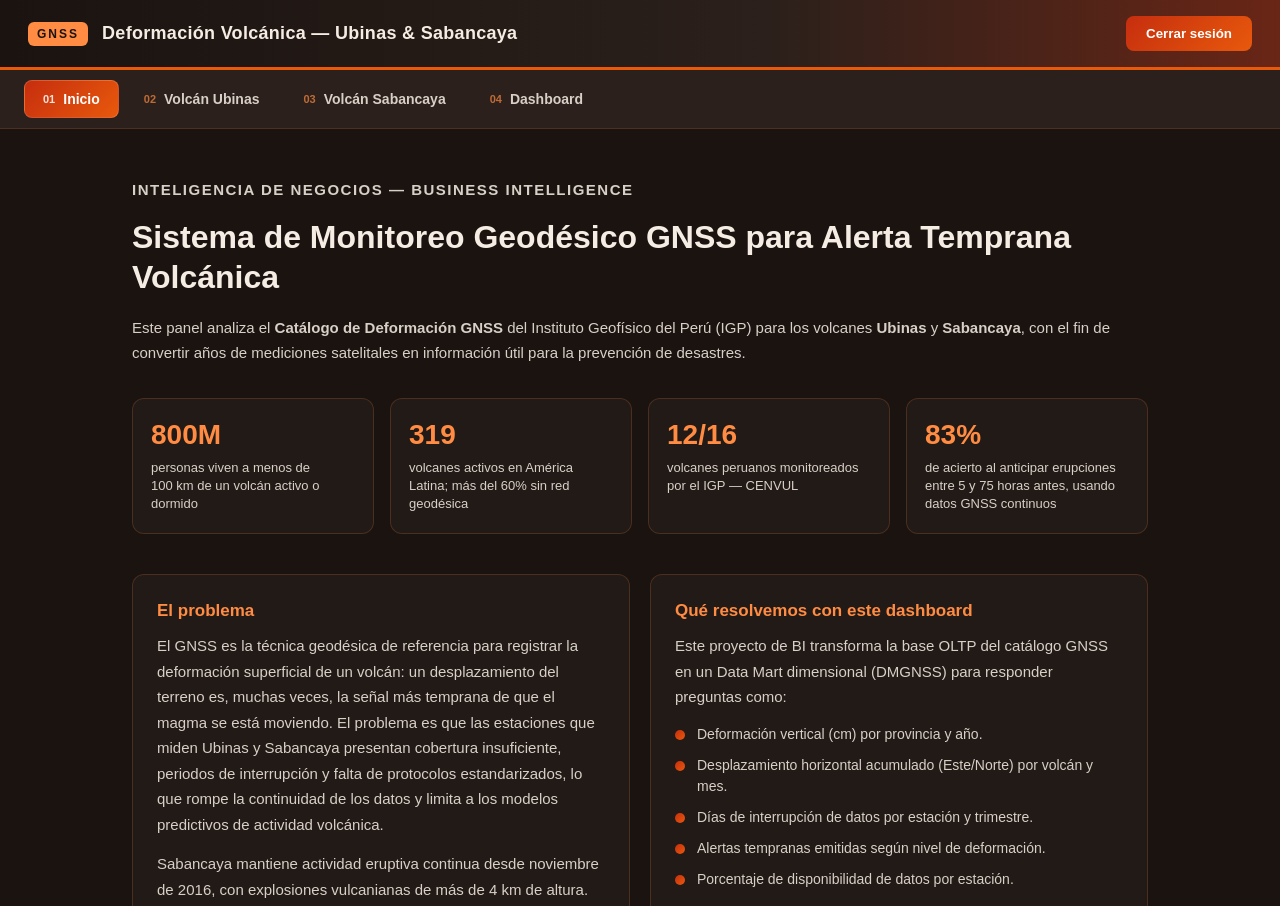
==== dashboard.html @ 592c5891 "Add files via upload" ====
<!DOCTYPE html>
<html lang="es">
<head>
<meta charset="UTF-8">
<meta name="viewport" content="width=device-width, initial-scale=1.0">
<title>BI Catálogo GNSS - Ubinas y Sabancaya</title>
<link rel="stylesheet" href="style.css">
</head>
<body class="app-body">

<header class="header">
    <div class="brand">
        <span class="brand-mark">GNSS</span>
        <h2>Deformación Volcánica &mdash; Ubinas &amp; Sabancaya</h2>
    </div>
    <button class="logout-btn" onclick="cerrarSesion()">Cerrar sesión</button>
</header>

<nav class="menu">
    <button class="menu-item active" data-section="inicio" onclick="mostrarSeccion('inicio', this)">
        <span class="menu-index">01</span> Inicio
    </button>
    <button class="menu-item" data-section="ubinas" onclick="mostrarSeccion('ubinas', this)">
        <span class="menu-index">02</span> Volcán Ubinas
    </button>
    <button class="menu-item" data-section="sabancaya" onclick="mostrarSeccion('sabancaya', this)">
        <span class="menu-index">03</span> Volcán Sabancaya
    </button>
    <button class="menu-item" data-section="dashboard" onclick="mostrarSeccion('dashboard', this)">
        <span class="menu-index">04</span> Dashboard
    </button>
</nav>

<main class="content">

    <!-- ====== INICIO ====== -->
    <section id="inicio" class="section active">
        <div class="section-inner">
            <p class="eyebrow">Inteligencia de Negocios &mdash; Business Intelligence</p>
            <h1>Sistema de Monitoreo Geodésico GNSS para Alerta Temprana Volcánica</h1>
            <p class="lead">
                Este panel analiza el <strong>Catálogo de Deformación GNSS</strong> del Instituto Geofísico
                del Perú (IGP) para los volcanes <strong>Ubinas</strong> y <strong>Sabancaya</strong>, con el fin
                de convertir años de mediciones satelitales en información útil para la prevención de desastres.
            </p>

            <div class="stat-row">
                <div class="stat-card">
                    <span class="stat-number">800M</span>
                    <span class="stat-label">personas viven a menos de 100&nbsp;km de un volcán activo o dormido</span>
                </div>
                <div class="stat-card">
                    <span class="stat-number">319</span>
                    <span class="stat-label">volcanes activos en América Latina; más del 60% sin red geodésica</span>
                </div>
                <div class="stat-card">
                    <span class="stat-number">12/16</span>
                    <span class="stat-label">volcanes peruanos monitoreados por el IGP &mdash; CENVUL</span>
                </div>
                <div class="stat-card">
                    <span class="stat-number">83%</span>
                    <span class="stat-label">de acierto al anticipar erupciones entre 5 y 75 horas antes, usando datos GNSS continuos</span>
                </div>
            </div>

            <div class="two-col">
                <div class="panel">
                    <h3>El problema</h3>
                    <p>
                        El GNSS es la técnica geodésica de referencia para registrar la deformación superficial
                        de un volcán: un desplazamiento del terreno es, muchas veces, la señal más temprana de
                        que el magma se está moviendo. El problema es que las estaciones que miden Ubinas y
                        Sabancaya presentan cobertura insuficiente, periodos de interrupción y falta de
                        protocolos estandarizados, lo que rompe la continuidad de los datos y limita a los
                        modelos predictivos de actividad volcánica.
                    </p>
                    <p>
                        Sabancaya mantiene actividad eruptiva continua desde noviembre de 2016, con explosiones
                        vulcanianas de más de 4&nbsp;km de altura. Ubinas registró su ciclo eruptivo más reciente
                        entre 2023 y 2024, con ceniza, sismicidad volcánico-tectónica y huaycos de lodo y
                        escombros por deshielo. Sin un registro continuo, anticipar estos eventos y activar
                        protocolos de respuesta se vuelve mucho más difícil.
                    </p>
                </div>
                <div class="panel">
                    <h3>Qué resolvemos con este dashboard</h3>
                    <p>Este proyecto de BI transforma la base OLTP del catálogo GNSS en un Data Mart dimensional (DMGNSS) para responder preguntas como:</p>
                    <ul class="check-list">
                        <li>Deformación vertical (cm) por provincia y año.</li>
                        <li>Desplazamiento horizontal acumulado (Este/Norte) por volcán y mes.</li>
                        <li>Días de interrupción de datos por estación y trimestre.</li>
                        <li>Alertas tempranas emitidas según nivel de deformación.</li>
                        <li>Porcentaje de disponibilidad de datos por estación.</li>
                    </ul>
                </div>
            </div>

            <div class="ods-row">
                <div class="ods-card">
                    <span class="ods-tag">ODS 11</span>
                    <p>Ciudades y comunidades sostenibles &mdash; fortalecer la alerta temprana ante erupciones.</p>
                </div>
                <div class="ods-card">
                    <span class="ods-tag">ODS 13</span>
                    <p>Acción por el clima &mdash; mejorar la resiliencia ante desastres volcánicos.</p>
                </div>
            </div>
        </div>
    </section>

    <!-- ====== UBINAS ====== -->
    <section id="ubinas" class="section">
        <div class="section-inner volcan-layout">
            <div class="volcan-text">
                <p class="eyebrow">Región Moquegua &mdash; Provincia General Sánchez Cerro</p>
                <h1>Volcán Ubinas</h1>
                <p class="lead">
                    Considerado el volcán más activo del Perú. En las últimas tres décadas registró cuatro
                    ciclos eruptivos, siendo el más reciente el ocurrido entre 2023 y 2024.
                </p>
                <p>
                    Su última fase eruptiva activa produjo caída de ceniza, sismicidad volcánico-tectónica y,
                    por efecto de lluvias intensas y deshielo glaciar, huaycos de lodo, ceniza y escombros que
                    afectaron a las poblaciones cercanas. La red GNSS que lo monitorea aún presenta cobertura
                    espacial limitada y cortes en el registro, lo que dificulta anticipar con precisión sus
                    próximas fases eruptivas.
                </p>
                <div class="fact-grid">
                    <div class="fact"><span class="fact-k">4</span><span class="fact-v">ciclos eruptivos en 30 años</span></div>
                    <div class="fact"><span class="fact-k">2023&ndash;24</span><span class="fact-v">última erupción activa</span></div>
                    <div class="fact"><span class="fact-k">Huaycos</span><span class="fact-v">por ceniza y deshielo glaciar</span></div>
                </div>
            </div>
            <div class="volcan-art">
                <div class="carousel" id="carouselUbinas">
                    <img src="https://commons.wikimedia.org/wiki/Special:FilePath/Volc%C3%A1n_Ubinas%2C_Arequipa%2C_Per%C3%BA%2C_2015-08-02%2C_DD_50.JPG?width=800" class="carousel-img active" alt="Volcán Ubinas">
                    <img src="https://assets.science.nasa.gov/content/dam/science/esd/eo/images/imagerecords/49000/49107/ubinas_ali_2010205_lrg.jpg" class="carousel-img" alt="Volcán Ubinas vista satelital">
                    <img src="https://commons.wikimedia.org/wiki/Special:FilePath/Volc%C3%A1n_Ubinas_y_Laguna_de_Salinas%2C_Arequipa%2C_Per%C3%BA%2C_2015-08-02%2C_DD_48.JPG?width=800" class="carousel-img" alt="Volcán Ubinas y Laguna de Salinas">
                    <img src="https://commons.wikimedia.org/wiki/Special:FilePath/Ubinas_Volcano%2C_Peru.jpg?width=800" class="carousel-img" alt="Volcán Ubinas">
                </div>
                <p class="art-caption">Volcán Ubinas, Moquegua</p>
            </div>
            <div class="info-block">
                <h3>Monitoreo geodésico</h3>
                <p>
                    El Instituto Geofísico del Perú, a través del Centro Vulcanológico Nacional (CENVUL),
                    mantiene una red de estaciones GNSS y sísmicas sobre el edificio volcánico de Ubinas
                    para registrar en tiempo casi real la deformación del terreno <span class="cite">(IGP&ndash;CENVUL, 2024)</span>.
                    Estas mediciones se complementan con imágenes satelitales InSAR, que han permitido
                    detectar inflación del edificio volcánico previa a episodios explosivos
                    <span class="cite">(INGEMMET, 2023)</span>.
                </p>
                <p>
                    Durante la crisis eruptiva 2023&ndash;2024, el nivel de alerta volcánica se elevó a
                    naranja, y las autoridades de gestión del riesgo de desastres coordinaron evacuaciones
                    preventivas en los centros poblados de la provincia General Sánchez Cerro
                    <span class="cite">(INDECI, 2023)</span>.
                </p>
            </div>
            <div class="refs-panel">
                <h4>Referencias</h4>
                <ol>
                    <li>Instituto Geofísico del Perú &ndash; Centro Vulcanológico Nacional (IGP&ndash;CENVUL). (2024). <em>Reporte de la actividad del volcán Ubinas</em>. Observatorio Vulcanológico del Sur del Perú.</li>
                    <li>Instituto Geológico, Minero y Metalúrgico (INGEMMET). (2023). <em>Boletín de monitoreo volcánico: Ubinas</em>. Observatorio Vulcanológico del INGEMMET (OVI).</li>
                    <li>Instituto Nacional de Defensa Civil (INDECI). (2023). <em>Informe de emergencia por actividad del volcán Ubinas</em>.</li>
                </ol>
            </div>
        </div>
    </section>

    <!-- ====== SABANCAYA ====== -->
    <section id="sabancaya" class="section">
        <div class="section-inner volcan-layout reverse">
            <div class="volcan-art">
                <div class="carousel" id="carouselSabancaya">
                    <img src="https://commons.wikimedia.org/wiki/Special:FilePath/VOLCAN_SABANCAYA-AREQUIPA.jpg?width=800" class="carousel-img active" alt="Volcán Sabancaya">
                    <img src="https://assets.science.nasa.gov/content/dam/science/esd/eo/images/imagerecords/44000/44713/ISS024-E-008396_lrg.jpg" class="carousel-img" alt="Volcán Sabancaya vista desde la ISS">
                    <img src="https://commons.wikimedia.org/wiki/Special:FilePath/AmpatoSabancaya.jpg?width=800" class="carousel-img" alt="Volcán Sabancaya y Ampato">
                    <img src="https://commons.wikimedia.org/wiki/Special:FilePath/Erupci%C3%B3n_en_el_volc%C3%A1n_Sabancaya%2C_Per%C3%BA.jpg?width=800" class="carousel-img" alt="Erupción del volcán Sabancaya">
                </div>
                <p class="art-caption">Volcán Sabancaya, Arequipa</p>
            </div>
            <div class="volcan-text">
                <p class="eyebrow">Región Arequipa &mdash; Provincia Caylloma</p>
                <h1>Volcán Sabancaya</h1>
                <p class="lead">
                    Mantiene actividad eruptiva continua desde noviembre de 2016, generando explosiones de
                    tipo vulcaniano con columnas de ceniza que superan los 4&nbsp;km de altura.
                </p>
                <p>
                    Es monitoreado en tiempo casi real mediante sismicidad y observación visual, complementado
                    con estaciones GNSS que registran la deformación del edificio volcánico. Sin embargo, la
                    accesibilidad geográfica y las condiciones climáticas extremas de la Zona Volcánica Central
                    de los Andes limitan la continuidad de los registros, dificultando la escalabilidad de
                    modelos predictivos de actividad volcánica.
                </p>
                <div class="fact-grid">
                    <div class="fact"><span class="fact-k">2016</span><span class="fact-v">inicio de la fase eruptiva actual</span></div>
                    <div class="fact"><span class="fact-k">&gt;4 km</span><span class="fact-v">altura de columnas de ceniza</span></div>
                    <div class="fact"><span class="fact-k">ZVCA</span><span class="fact-v">Zona Volcánica Central de los Andes</span></div>
                </div>
            </div>

            <div class="info-block">
                <h3>Monitoreo geodésico</h3>
                <p>
                    Sabancaya es el volcán con mayor frecuencia de explosiones registradas en el Perú desde
                    el inicio de su fase eruptiva actual, con un promedio de varias explosiones vulcanianas
                    diarias reportadas por el Observatorio Vulcanológico del INGEMMET
                    <span class="cite">(OVI&ndash;INGEMMET, 2024)</span>. La red GNSS instalada en el
                    complejo volcánico Ampato&ndash;Sabancaya&ndash;Hualca Hualca registra desplazamientos
                    horizontales y verticales asociados al ascenso de magma hacia niveles someros
                    <span class="cite">(IGP&ndash;CENVUL, 2024)</span>.
                </p>
                <p>
                    La caída de ceniza dispersada por los vientos altoandinos afecta periódicamente a
                    distritos de la provincia de Caylloma, lo que ha motivado protocolos de monitoreo
                    conjunto entre el IGP, el INGEMMET y el Gobierno Regional de Arequipa para la gestión
                    del riesgo volcánico <span class="cite">(CENVUL, 2023)</span>.
                </p>
            </div>

            <div class="refs-panel">
                <h4>Referencias</h4>
                <ol>
                    <li>Observatorio Vulcanológico del INGEMMET (OVI&ndash;INGEMMET). (2024). <em>Reporte de actividad del volcán Sabancaya</em>. Instituto Geológico, Minero y Metalúrgico.</li>
                    <li>Instituto Geofísico del Perú &ndash; Centro Vulcanológico Nacional (IGP&ndash;CENVUL). (2024). <em>Catálogo de deformación GNSS: complejo volcánico Ampato&ndash;Sabancaya</em>.</li>
                    <li>Centro Vulcanológico Nacional (CENVUL). (2023). <em>Protocolo de gestión del riesgo volcánico &ndash; Región Arequipa</em>. Instituto Geofísico del Perú.</li>
                </ol>
            </div>
        </div>
    </section>

    <!-- ====== DASHBOARD ====== -->
    <section id="dashboard" class="section">
        <div class="dashboard-wrap">
            <iframe
            id="biFrame" 
            title="BI-CatalogoGNSS-ot" width="600" height="373.5" 
            src="https://app.powerbi.com/view?r=eyJrIjoiYmZjNGU2MzYtMzY0YS00YjYwLThjZDgtMjQzZDEwMzc0ZGE2IiwidCI6ImM1ZDIzYjA5LWFmMDEtNGFlYy1hYjc0LTdhNWQxZGEwMTA4NCJ9" 
            frameborder="0" allowFullScreen="true">
            </iframe>
        </div>
    </section>

</main>

<script src="script.js"></script>
</body>
</html>
---- style.css ----
*{
    margin:0;
    padding:0;
    box-sizing:border-box;
    font-family:'Segoe UI', Arial, Helvetica, sans-serif;
}
 
:root{
    --volcan-negro:#1a1310;
    --volcan-negro-suave:#2b201b;
    --volcan-panel:#221a16;
    --volcan-rojo:#c62e0e;
    --volcan-naranja:#e8590c;
    --volcan-ember:#ff8c42;
    --volcan-ceniza:#8a7d76;
    --volcan-ceniza-clara:#d8cfc7;
    --volcan-crema:#f5ede4;
}
 
/* ---------- LOGIN ---------- */
.login-body{
    background:
        radial-gradient(circle at 50% 120%, rgba(232,89,12,.35), transparent 60%),
        linear-gradient(160deg, var(--volcan-negro) 0%, var(--volcan-negro-suave) 100%);
    display:flex;
    justify-content:center;
    align-items:center;
    height:100vh;
    position:relative;
    overflow:hidden;
}
 
/* particulas de ceniza / ember flotante */
.embers{
    position:absolute;
    inset:0;
    pointer-events:none;
    overflow:hidden;
}

.ember{
    position:absolute;
    bottom:-20px;
    border-radius:50%;
    background:radial-gradient(circle, #ffcf9e 0%, #e8590c 60%, transparent 100%);
    box-shadow:0 0 10px 2px rgba(232,89,12,.6);
    animation-name:floatUp;
    animation-timing-function:linear;
    animation-iteration-count:infinite;
    opacity:0;
}

@keyframes floatUp{
    0%{transform:translateY(0) translateX(0); opacity:0;}
    8%{opacity:.9;}
    100%{transform:translateY(-100vh) translateX(30px); opacity:0;}
}

/* estructura login + logos institucionales */
.login-shell{
    position:relative;
    z-index:2;
    display:flex;
    align-items:center;
    justify-content:center;
    gap:56px;
    animation:shellIn .9s ease both;
}

@keyframes shellIn{
    from{opacity:0; transform:translateY(18px);}
    to{opacity:1; transform:translateY(0);}
}

.login-logo{
    width:15%;
    height:15%;
    object-fit:contain;
    filter:drop-shadow(0 6px 16px rgba(0,0,0,.5));
    animation:logoFloat 5s ease-in-out infinite;
}

.login-logo:last-of-type{
    animation-delay:.6s;
}

@keyframes logoFloat{
    0%, 100%{transform:translateY(0);}
    50%{transform:translateY(-8px);}
}

.login-box{
    position:relative;
    width:360px;
    background:rgba(26,19,16,.85);
    backdrop-filter:blur(6px);
    padding:40px 35px;
    border-radius:14px;
    border:1px solid rgba(255,140,66,.25);
    box-shadow:
        0 0 40px rgba(232,89,12,.15),
        0 10px 40px rgba(0,0,0,.5);
    text-align:center;
    animation:riseIn .8s ease both .15s;
    opacity:0;
    overflow:hidden;
}

@keyframes riseIn{
    from{opacity:0; transform:translateY(28px) scale(.96);}
    to{opacity:1; transform:translateY(0) scale(1);}
}

.login-glow{
    position:absolute;
    top:-60px;
    left:50%;
    width:220px;
    height:220px;
    transform:translateX(-50%);
    background:radial-gradient(circle, rgba(232,89,12,.45), transparent 70%);
    animation:glowPulse 3.5s ease-in-out infinite;
    pointer-events:none;
}

@keyframes glowPulse{
    0%, 100%{opacity:.5; transform:translateX(-50%) scale(1);}
    50%{opacity:.9; transform:translateX(-50%) scale(1.15);}
}

.login-tag{
    position:relative;
    display:inline-block;
    font-size:11px;
    font-weight:700;
    letter-spacing:1.5px;
    text-transform:uppercase;
    color:var(--volcan-negro);
    background:var(--volcan-ember);
    padding:5px 12px;
    border-radius:20px;
    margin-bottom:14px;
}

.login-box h2{
    position:relative;
    margin-bottom:6px;
    color:var(--volcan-ember);
    letter-spacing:.5px;
    text-shadow:0 0 12px rgba(232,89,12,.5);
}
 
.login-box p{
    margin-bottom:22px;
    color:var(--volcan-ceniza-clara);
    font-size:14px;
}
 
.login-box input{
    width:100%;
    padding:12px 14px;
    margin-bottom:15px;
    border:1px solid rgba(255,255,255,.12);
    border-radius:8px;
    outline:none;
    background:rgba(255,255,255,.05);
    color:var(--volcan-crema);
    transition:border-color .2s, box-shadow .2s;
}
 
.login-box input::placeholder{
    color:var(--volcan-ceniza);
}
 
.login-box input:focus{
    border-color:var(--volcan-naranja);
    box-shadow:0 0 0 3px rgba(232,89,12,.2);
}
 
.login-box button{
    position:relative;
    width:100%;
    padding:13px;
    background:linear-gradient(135deg, var(--volcan-rojo), var(--volcan-naranja));
    color:white;
    border:none;
    border-radius:8px;
    cursor:pointer;
    font-size:16px;
    font-weight:600;
    letter-spacing:.3px;
    overflow:hidden;
    transition:transform .15s, box-shadow .2s;
}

.login-box button::after{
    content:"";
    position:absolute;
    top:0; left:-75%;
    width:50%;
    height:100%;
    background:linear-gradient(120deg, transparent, rgba(255,255,255,.35), transparent);
    transform:skewX(-20deg);
    transition:left .6s ease;
}

.login-box button:hover::after{
    left:130%;
}

.login-box button:hover{
    box-shadow:0 4px 18px rgba(232,89,12,.45);
    transform:translateY(-1px);
}
 
#mensaje{
    color:var(--volcan-ember);
    margin-top:15px;
    font-size:13px;
}
 
/* ---------- APP SHELL ---------- */
.app-body{
    background:var(--volcan-negro);
    min-height:100vh;
}
 
.header{
    height:70px;
    background:linear-gradient(90deg, var(--volcan-negro) 0%, var(--volcan-negro-suave) 60%, var(--volcan-rojo) 160%);
    color:var(--volcan-crema);
    display:flex;
    justify-content:space-between;
    align-items:center;
    padding:0 28px;
    border-bottom:3px solid var(--volcan-naranja);
    box-shadow:0 2px 15px rgba(0,0,0,.3);
}
 
.brand{
    display:flex;
    align-items:center;
    gap:14px;
}
 
.brand-mark{
    font-size:12px;
    font-weight:700;
    letter-spacing:2px;
    color:var(--volcan-negro);
    background:var(--volcan-ember);
    padding:5px 9px;
    border-radius:6px;
}
 
.header h2{
    font-size:18px;
    font-weight:600;
    letter-spacing:.3px;
}
 
.logout-btn{
    padding:10px 20px;
    border:none;
    border-radius:8px;
    cursor:pointer;
    background:linear-gradient(135deg, var(--volcan-rojo), var(--volcan-naranja));
    color:white;
    font-weight:600;
    transition:transform .15s, box-shadow .2s;
}
 
.logout-btn:hover{
    box-shadow:0 4px 14px rgba(232,89,12,.5);
    transform:translateY(-1px);
}
 
/* ---------- MENU ---------- */
.menu{
    display:flex;
    gap:6px;
    background:var(--volcan-negro-suave);
    padding:10px 24px;
    border-bottom:1px solid rgba(255,140,66,.15);
    overflow-x:auto;
}
 
.menu-item{
    display:flex;
    align-items:center;
    gap:8px;
    padding:10px 18px;
    background:transparent;
    border:1px solid transparent;
    border-radius:8px;
    color:var(--volcan-ceniza-clara);
    font-size:14px;
    font-weight:600;
    cursor:pointer;
    white-space:nowrap;
    transition:background .2s, color .2s, border-color .2s;
}
 
.menu-index{
    font-size:11px;
    font-weight:700;
    color:var(--volcan-ember);
    opacity:.7;
}
 
.menu-item:hover{
    background:rgba(232,89,12,.12);
    color:var(--volcan-crema);
}
 
.menu-item.active{
    background:linear-gradient(135deg, var(--volcan-rojo), var(--volcan-naranja));
    color:white;
    border-color:rgba(255,255,255,.15);
}
 
.menu-item.active .menu-index{
    color:rgba(255,255,255,.85);
    opacity:1;
}
 
/* ---------- CONTENT / SECTIONS ---------- */
.content{
    height:calc(100vh - 70px - 53px);
    overflow-y:auto;
}
 
.section{
    display:none;
    animation:fadeIn .35s ease;
}
 
.section.active{
    display:block;
}
 
@keyframes fadeIn{
    from{opacity:0; transform:translateY(6px);}
    to{opacity:1; transform:translateY(0);}
}
 
.section-inner{
    max-width:1080px;
    margin:0 auto;
    padding:48px 32px 64px;
    color:var(--volcan-crema);
}
 
.eyebrow{
    color:var(--volcan-ember);
    font-size:13px;
    font-weight:700;
    letter-spacing:1.5px;
    text-transform:uppercase;
    margin-bottom:10px;
}
 
.section-inner h1{
    font-size:32px;
    line-height:1.25;
    margin-bottom:18px;
    color:var(--volcan-crema);
}
 
.lead{
    font-size:17px;
    color:var(--volcan-ceniza-clara);
    line-height:1.6;
    margin-bottom:16px;
}
 
.section-inner p{
    font-size:15px;
    line-height:1.7;
    color:var(--volcan-ceniza-clara);
    margin-bottom:14px;
}
 
/* stat cards on Inicio */
.stat-row{
    display:grid;
    grid-template-columns:repeat(4, 1fr);
    gap:16px;
    margin:32px 0 40px;
}
 
.stat-card{
    background:var(--volcan-panel);
    border:1px solid rgba(255,140,66,.18);
    border-radius:12px;
    padding:20px 18px;
    display:flex;
    flex-direction:column;
    gap:8px;
}
 
.stat-number{
    font-size:28px;
    font-weight:700;
    color:var(--volcan-ember);
}
 
.stat-label{
    font-size:13px;
    color:var(--volcan-ceniza-clara);
    line-height:1.4;
}
 
/* two column panels */
.two-col{
    display:grid;
    grid-template-columns:1fr 1fr;
    gap:20px;
    margin-bottom:36px;
}
 
.panel{
    background:var(--volcan-panel);
    border:1px solid rgba(255,140,66,.18);
    border-radius:12px;
    padding:26px 24px;
}
 
.panel h3{
    color:var(--volcan-ember);
    font-size:17px;
    margin-bottom:12px;
}
 
.check-list{
    list-style:none;
    display:flex;
    flex-direction:column;
    gap:10px;
}
 
.check-list li{
    font-size:14px;
    color:var(--volcan-ceniza-clara);
    padding-left:22px;
    position:relative;
    line-height:1.5;
}
 
.check-list li::before{
    content:"";
    position:absolute;
    left:0;
    top:6px;
    width:10px;
    height:10px;
    border-radius:50%;
    background:linear-gradient(135deg, var(--volcan-rojo), var(--volcan-naranja));
}
 
/* ODS row */
.ods-row{
    display:grid;
    grid-template-columns:1fr 1fr;
    gap:16px;
}
 
.ods-card{
    background:linear-gradient(135deg, rgba(198,46,14,.15), rgba(232,89,12,.08));
    border:1px solid rgba(232,89,12,.3);
    border-radius:12px;
    padding:20px;
    display:flex;
    align-items:center;
    gap:16px;
}
 
.ods-tag{
    font-size:13px;
    font-weight:700;
    color:var(--volcan-negro);
    background:var(--volcan-ember);
    padding:6px 12px;
    border-radius:6px;
    white-space:nowrap;
}
 
.ods-card p{
    margin:0;
    font-size:14px;
}
 
/* Volcano pages */
.volcan-layout{
    display:grid;
    grid-template-columns:1.1fr 0.9fr;
    gap:40px;
    align-items:start;
}
 
.volcan-layout.reverse{
    grid-template-columns:0.9fr 1.1fr;
}
 
.volcan-layout.reverse .volcan-art{
    order:-1;
}
 
.fact-grid{
    display:grid;
    grid-template-columns:repeat(3, 1fr);
    gap:12px;
    margin-top:24px;
}
 
.fact{
    background:var(--volcan-panel);
    border:1px solid rgba(255,140,66,.18);
    border-radius:10px;
    padding:14px 12px;
    display:flex;
    flex-direction:column;
    gap:4px;
}
 
.fact-k{
    font-size:19px;
    font-weight:700;
    color:var(--volcan-ember);
}
 
.fact-v{
    font-size:12px;
    color:var(--volcan-ceniza-clara);
    line-height:1.3;
}
 
.volcan-art{
    display:flex;
    flex-direction:column;
    align-items:center;
    gap:10px;
}
 
.volcan-svg{
    width:100%;
    max-width:380px;
    border-radius:14px;
    box-shadow:0 10px 40px rgba(0,0,0,.5);
}
 
.art-caption{
    font-size:12px;
    color:var(--volcan-ceniza);
    text-align:center;
    font-style:italic;
}
 
/* Dashboard section */
.dashboard-wrap{
    width:100%;
    height:calc(100vh - 70px - 53px);
}
 
#biFrame{
    width:100%;
    height:100%;
    border:none;
    background:var(--volcan-negro);
}
 
/* ---------- REFERENCIAS / CITAS ---------- */
.refs-panel{
    grid-column:1 / -1;
    background:var(--volcan-panel);
    border:1px solid rgba(255,140,66,.18);
    border-radius:12px;
    padding:22px 24px;
    margin-top:8px;
    text-align:center;
}

.refs-panel h4{
    color:var(--volcan-ember);
    font-size:14px;
    letter-spacing:.5px;
    text-transform:uppercase;
    margin-bottom:14px;
    text-align:center;
}

.refs-panel ol{
    list-style-position:inside;
    padding-left:0;
    display:flex;
    flex-direction:column;
    align-items:center;
    gap:8px;
}

.refs-panel li{
    font-size:13px;
    color:var(--volcan-ceniza-clara);
    line-height:1.6;
    text-align:center;
    max-width:640px;
}

.refs-panel li em{
    color:var(--volcan-ceniza);
}

.cite{
    color:var(--volcan-ember);
    font-size:.85em;
    font-weight:600;
}

.info-block{
    margin-top:28px;
}

.info-block h3{
    color:var(--volcan-ember);
    font-size:16px;
    margin-bottom:10px;
}

/* ---------- RESPONSIVE ---------- */
@media (max-width: 880px){
    .stat-row{grid-template-columns:repeat(2, 1fr);}
    .two-col{grid-template-columns:1fr;}
    .ods-row{grid-template-columns:1fr;}
    .volcan-layout, .volcan-layout.reverse{grid-template-columns:1fr;}
    .volcan-layout.reverse .volcan-art{order:0;}
    .fact-grid{grid-template-columns:1fr;}
    .header h2{font-size:15px;}
}

/* ---------- CAROUSEL DE IMÁGENES ---------- */
.carousel{
    position:relative;
    width:100%;
    max-width:380px;
    aspect-ratio:1/1;
    border-radius:14px;
    overflow:hidden;
    box-shadow:0 10px 40px rgba(0,0,0,.5);
    background:var(--volcan-negro);
}

.carousel-img{
    position:absolute;
    top:0;
    left:0;
    width:100%;
    height:100%;
    object-fit:cover;
    opacity:0;
    transition:opacity 1s ease-in-out;
}

.carousel-img.active{
    opacity:1;
}

.info-block{
    grid-column:1 / -1;
}
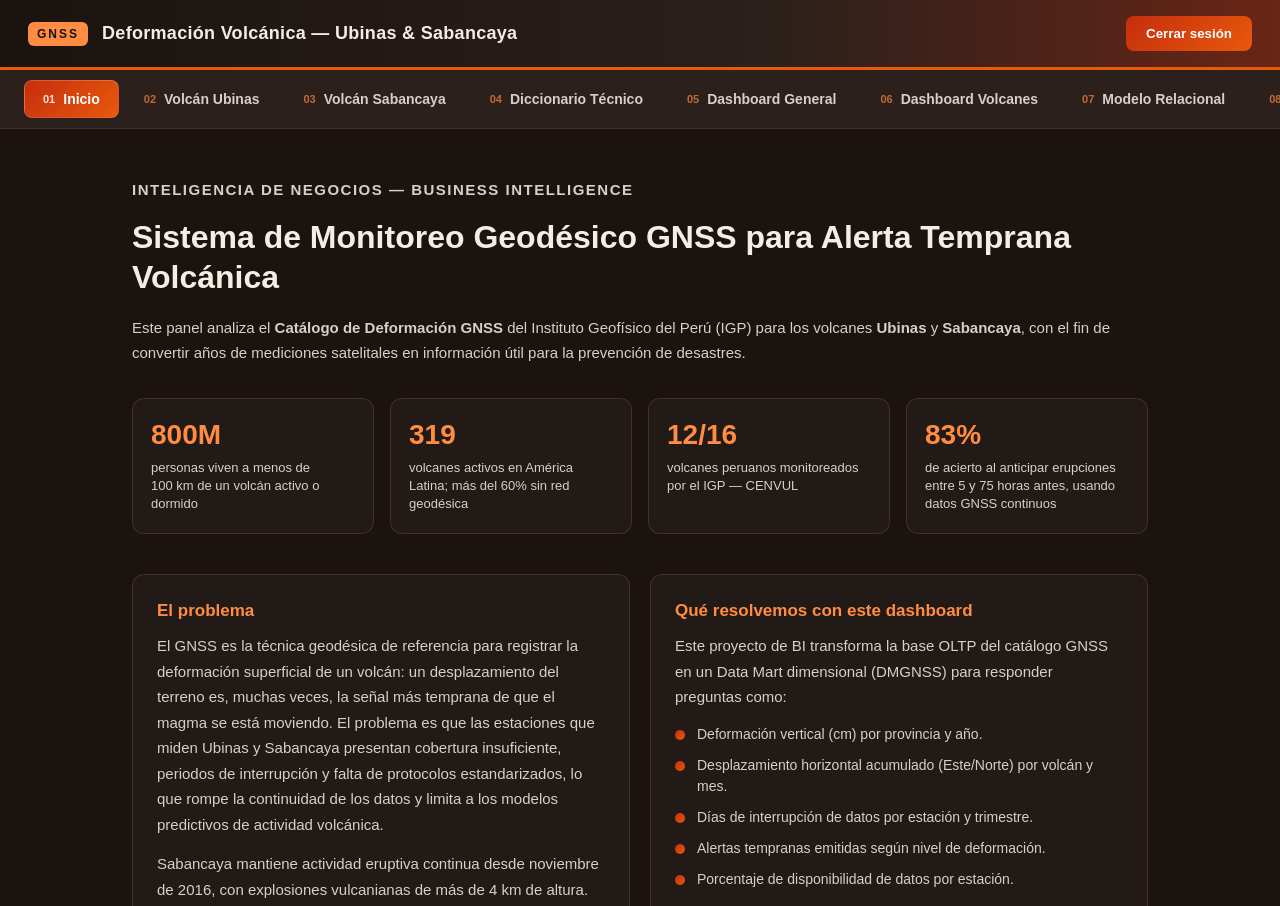
==== commit 21c3bd07: "Add files via upload" ====
--- a/dashboard.html
+++ b/dashboard.html
@@ -26,8 +26,20 @@
     <button class="menu-item" data-section="sabancaya" onclick="mostrarSeccion('sabancaya', this)">
         <span class="menu-index">03</span> Volcán Sabancaya
     </button>
-    <button class="menu-item" data-section="dashboard" onclick="mostrarSeccion('dashboard', this)">
-        <span class="menu-index">04</span> Dashboard
+    <button class="menu-item" data-section="diccionario" onclick="mostrarSeccion('diccionario', this)">
+        <span class="menu-index">04</span> Diccionario Técnico
+    </button>
+    <button class="menu-item" data-section="dashboardGeneral" onclick="mostrarSeccion('dashboardGeneral', this)">
+        <span class="menu-index">05</span> Dashboard General
+    </button>
+    <button class="menu-item" data-section="dashboardVolcanes" onclick="mostrarSeccion('dashboardVolcanes', this)">
+        <span class="menu-index">06</span> Dashboard Volcanes
+    </button>
+    <button class="menu-item" data-section="relacional" onclick="mostrarSeccion('relacional', this)">
+        <span class="menu-index">07</span> Modelo Relacional
+    </button>
+    <button class="menu-item" data-section="explicativo" onclick="mostrarSeccion('explicativo', this)">
+        <span class="menu-index">08</span> Modelo Explicativo
     </button>
 </nav>
 
@@ -157,6 +169,19 @@
                     <span class="cite">(INDECI, 2023)</span>.
                 </p>
             </div>
+
+            <div class="map-block">
+                <h3>Ubicación del volcán</h3>
+                <div class="map-frame-wrap">
+                    <iframe
+                        src="https://www.google.com/maps?q=-16.36,-70.92&z=11&output=embed"
+                        loading="lazy"
+                        referrerpolicy="no-referrer-when-downgrade"
+                        allowfullscreen>
+                    </iframe>
+                </div>
+            </div>
+
             <div class="refs-panel">
                 <h4>Referencias</h4>
                 <ol>
@@ -220,6 +245,18 @@
                 </p>
             </div>
 
+            <div class="map-block">
+                <h3>Ubicación del volcán</h3>
+                <div class="map-frame-wrap">
+                    <iframe
+                        src="https://www.google.com/maps?q=-15.73,-71.85&z=11&output=embed"
+                        loading="lazy"
+                        referrerpolicy="no-referrer-when-downgrade"
+                        allowfullscreen>
+                    </iframe>
+                </div>
+            </div>
+
             <div class="refs-panel">
                 <h4>Referencias</h4>
                 <ol>
@@ -231,15 +268,401 @@
         </div>
     </section>
 
-    <!-- ====== DASHBOARD ====== -->
-    <section id="dashboard" class="section">
+    <!-- ====== DICCIONARIO TÉCNICO ====== -->
+    <section id="diccionario" class="section">
+        <div class="section-inner">
+            <p class="eyebrow">Data Mart &mdash; DMGNSS</p>
+            <h1>Diccionario Técnico de Datos</h1>
+            <p class="lead">
+                Catálogo de deformación GNSS de los volcanes más activos del Perú (Ubinas y Sabancaya)
+                &mdash; Instituto Geofísico del Perú (IGP).
+            </p>
+
+            <div class="dict-table-wrap">
+                <table class="dict-table">
+                    <thead>
+                        <tr>
+                            <th>Variable</th>
+                            <th>Descripción</th>
+                            <th>Tipo</th>
+                            <th>Tamaño</th>
+                        </tr>
+                    </thead>
+                    <tbody>
+                        <tr>
+                            <td class="dict-var">FECHA_CORTE</td>
+                            <td>Día en que se generó el dataset del catálogo de deformación GNSS de los volcanes más activos del Perú (Ubinas y Sabancaya).</td>
+                            <td>Numérico</td>
+                            <td>8</td>
+                        </tr>
+                        <tr>
+                            <td class="dict-var">UBIGEO</td>
+                            <td>Código de ubicación geográfica donde se registra la deformación GNSS de los volcanes. <span class="dict-tag">Catálogo de UBIGEO del INEI</span></td>
+                            <td>Texto</td>
+                            <td>6</td>
+                        </tr>
+                        <tr>
+                            <td class="dict-var">ANIO</td>
+                            <td>Año en el que se registró la deformación GNSS de los volcanes más activos del Perú.</td>
+                            <td>Numérico</td>
+                            <td>4</td>
+                        </tr>
+                        <tr>
+                            <td class="dict-var">DEPARTAMENTO</td>
+                            <td>Departamento al que pertenece el volcán donde se registra la deformación GNSS. <span class="dict-tag">Catálogo de UBIGEO del INEI</span></td>
+                            <td>Texto</td>
+                            <td>13</td>
+                        </tr>
+                        <tr>
+                            <td class="dict-var">PROVINCIA</td>
+                            <td>Provincia a la que pertenece el volcán donde se registra la deformación GNSS. <span class="dict-tag">Catálogo de UBIGEO del INEI</span></td>
+                            <td>Texto</td>
+                            <td>50</td>
+                        </tr>
+                        <tr>
+                            <td class="dict-var">FECHA_UTC</td>
+                            <td>Fecha en la que se registró la deformación GNSS de los volcanes, expresada en formato UTC (Tiempo Universal Coordinado).</td>
+                            <td>Texto</td>
+                            <td>8</td>
+                        </tr>
+                        <tr>
+                            <td class="dict-var">ESTE</td>
+                            <td>
+                                Desplazamiento de la estación GNSS en la componente horizontal Este (cm). Valores (+) indican
+                                movimiento hacia el Este y (&minus;) hacia el Oeste; ayuda a calcular el vector de deformación
+                                horizontal de la superficie volcánica.
+                                <span class="dict-tag">GNSS Ubinas: lon &minus;70.92&deg;, lat &minus;16.36&deg; &middot; GNSS Sabancaya: lon &minus;71.85&deg;, lat &minus;15.73&deg; (sin mayor precisión por seguridad de los equipos)</span>
+                            </td>
+                            <td>Numérico</td>
+                            <td>5</td>
+                        </tr>
+                        <tr>
+                            <td class="dict-var">NORTE</td>
+                            <td>Desplazamiento de la estación GNSS en la componente horizontal Norte (cm). Valores (+) indican movimiento hacia el Norte y (&minus;) hacia el Sur; junto con Este, forma el vector de desplazamiento horizontal.</td>
+                            <td>Numérico</td>
+                            <td>5</td>
+                        </tr>
+                        <tr>
+                            <td class="dict-var">VERTICAL</td>
+                            <td>Desplazamiento de la estación GNSS en la componente vertical (cm). Valores (+) representan inflación (levantamiento del terreno por presión magmática) y (&minus;) deflación (hundimiento por relajación del sistema).</td>
+                            <td>Numérico</td>
+                            <td>6</td>
+                        </tr>
+                        <tr>
+                            <td class="dict-var">VOLCAN</td>
+                            <td>Nombre del volcán al que corresponde la deformación GNSS registrada.</td>
+                            <td>Texto</td>
+                            <td>20</td>
+                        </tr>
+                    </tbody>
+                </table>
+            </div>
+        </div>
+    </section>
+
+    <!-- ====== DASHBOARD GENERAL ====== -->
+    <section id="dashboardGeneral" class="section">
         <div class="dashboard-wrap">
             <iframe
-            id="biFrame" 
-            title="BI-CatalogoGNSS-ot" width="600" height="373.5" 
-            src="https://app.powerbi.com/view?r=eyJrIjoiYmZjNGU2MzYtMzY0YS00YjYwLThjZDgtMjQzZDEwMzc0ZGE2IiwidCI6ImM1ZDIzYjA5LWFmMDEtNGFlYy1hYjc0LTdhNWQxZGEwMTA4NCJ9" 
+            id="biFrameGeneral"
+            title="BI-CatalogoGNSS-ot-1"
+            src="https://app.powerbi.com/view?r=eyJrIjoiMGI3ODcwYTctZjM5Yi00Zjk5LTk5M2YtMzc4YmZkYWJjOTZjIiwidCI6ImM1ZDIzYjA5LWFmMDEtNGFlYy1hYjc0LTdhNWQxZGEwMTA4NCJ9"
             frameborder="0" allowFullScreen="true">
             </iframe>
+        </div>
+    </section>
+
+    <!-- ====== DASHBOARD VOLCANES ====== -->
+    <section id="dashboardVolcanes" class="section">
+        <div class="dashboard-wrap">
+            <iframe
+            id="biFrameVolcanes"
+            title="BI-CatalogoGNSS-ot-2"
+            src="https://app.powerbi.com/view?r=eyJrIjoiYzk5ZWUxYTQtOTU2Ni00M2RjLWI0NzUtMTBjNGRlZWJiNWE5IiwidCI6ImM1ZDIzYjA5LWFmMDEtNGFlYy1hYjc0LTdhNWQxZGEwMTA4NCJ9"
+            frameborder="0" allowFullScreen="true">
+            </iframe>
+        </div>
+    </section>
+
+    <!-- ====== MODELO RELACIONAL ====== -->
+    <section id="relacional" class="section">
+        <div class="section-inner">
+            <p class="eyebrow">Análisis Estadístico &mdash; Software Development Metrics</p>
+            <h1>Modelo Relacional</h1>
+            <p class="lead">
+                Determinar el grado de asociación entre las componentes de deformación GNSS (ESTE, NORTE,
+                VERTICAL) y la deformación tridimensional calculada (Deformacion3D), así como caracterizar
+                la distribución de los eventos de falla y de las alertas simuladas registradas en el sistema.
+            </p>
+
+            <div class="info-block">
+                <h3>Frecuencias</h3>
+                <p>
+                    Analizar la tabla de frecuencias evidencia que el evento de falla se mantiene en estado
+                    "Normal" en la totalidad de los 1770 registros, sin fallas de calibración reportadas en
+                    el periodo. Respecto al nivel de alerta simulada, observarse que predomina el nivel Baja
+                    con 1077 registros (60.8%), seguido de Media con 619 registros (35.0%) y Alta con 74
+                    registros (4.2%), lo que indicar que la mayoría de los eventos de deformación no superan
+                    los umbrales críticos de riesgo.
+                </p>
+            </div>
+
+            <div class="two-col">
+                <div class="dict-table-wrap">
+                    <table class="dict-table">
+                        <thead>
+                            <tr><th colspan="4">Frecuencias de Evento_Falla</th></tr>
+                            <tr><th>Evento_Falla</th><th>Frecuencias</th><th>% del Total</th><th>% acumulado</th></tr>
+                        </thead>
+                        <tbody>
+                            <tr><td class="dict-var">Normal</td><td>1770</td><td>100.0%</td><td>100.0%</td></tr>
+                        </tbody>
+                    </table>
+                </div>
+                <div class="dict-table-wrap">
+                    <table class="dict-table">
+                        <thead>
+                            <tr><th colspan="4">Frecuencias de Alerta_Simulada</th></tr>
+                            <tr><th>Alerta_Simulada</th><th>Frecuencias</th><th>% del Total</th><th>% acumulado</th></tr>
+                        </thead>
+                        <tbody>
+                            <tr><td class="dict-var">Alta</td><td>74</td><td>4.2%</td><td>4.2%</td></tr>
+                            <tr><td class="dict-var">Baja</td><td>1077</td><td>60.8%</td><td>65.0%</td></tr>
+                            <tr><td class="dict-var">Media</td><td>619</td><td>35.0%</td><td>100.0%</td></tr>
+                        </tbody>
+                    </table>
+                </div>
+            </div>
+
+            <div class="info-block">
+                <h3>Matriz de correlación</h3>
+                <p>
+                    Evidenciarse, en la matriz de correlación, una asociación fuerte y significativa entre
+                    VERTICAL y Deformacion3D (r = 0.867; &rho; = 0.724; p &lt; .001), así como entre ESTE y
+                    Deformacion3D (r = 0.556; &rho; = 0.563; p &lt; .001). Observarse, en cambio, que NORTE
+                    presenta una correlación débil e inversa con las demás componentes, en particular con
+                    VERTICAL (r = &minus;0.282; p &lt; .001) y con Deformacion3D (r = &minus;0.170; p &lt; .001).
+                    Esto sugerir que la componente vertical es la que más influye en el cálculo de la
+                    deformación tridimensional del terreno volcánico, mientras que el desplazamiento Norte
+                    se comporta de manera relativamente independiente. Confirmar, la matriz de gráficos de
+                    dispersión por pares, estos mismos patrones de manera visual: una nube de puntos con
+                    pendiente positiva marcada entre VERTICAL y Deformacion3D, una dispersión más difusa
+                    entre ESTE y las demás componentes, y una relación inversa apenas perceptible en los
+                    pares que involucran a NORTE.
+                </p>
+            </div>
+
+            <div class="dict-table-wrap">
+                <table class="dict-table corr-table">
+                    <thead>
+                        <tr><th></th><th></th><th>ESTE</th><th>NORTE</th><th>VERTICAL</th><th>Deformacion3D</th></tr>
+                    </thead>
+                    <tbody>
+                        <tr><td rowspan="2" class="dict-var">ESTE</td><td>r de Pearson</td><td>&mdash;</td><td></td><td></td><td></td></tr>
+                        <tr><td>Rho de Spearman</td><td>&mdash;</td><td></td><td></td><td></td></tr>
+                        <tr><td rowspan="2" class="dict-var">NORTE</td><td>r de Pearson</td><td>&minus;0.029</td><td>&mdash;</td><td></td><td></td></tr>
+                        <tr><td>Rho de Spearman</td><td>&minus;0.112***</td><td>&mdash;</td><td></td><td></td></tr>
+                        <tr><td rowspan="2" class="dict-var">VERTICAL</td><td>r de Pearson</td><td>0.677***</td><td>&minus;0.282***</td><td>&mdash;</td><td></td></tr>
+                        <tr><td>Rho de Spearman</td><td>0.692***</td><td>&minus;0.320***</td><td>&mdash;</td><td></td></tr>
+                        <tr><td rowspan="2" class="dict-var">Deformacion3D</td><td>r de Pearson</td><td>0.556***</td><td>&minus;0.170***</td><td>0.867***</td><td>&mdash;</td></tr>
+                        <tr><td>Rho de Spearman</td><td>0.563***</td><td>&minus;0.186***</td><td>0.724***</td><td>&mdash;</td></tr>
+                    </tbody>
+                </table>
+            </div>
+            <p class="table-note"><em>Nota.</em> * p &lt; .05, ** p &lt; .01, *** p &lt; .001</p>
+
+            <div class="corr-graph-block">
+                <h3>Gráfico de dispersión por pares</h3>
+                <img src="Imagenes/matriz_dispersion.png" alt="Matriz de gráficos de dispersión: ESTE, NORTE, VERTICAL y Deformacion3D">
+                <p class="art-caption">Matriz de gráficos de dispersión entre ESTE, NORTE, VERTICAL y Deformacion3D</p>
+                <p>
+                    Representarse gráficamente la dispersión de los pares de variables analizados con el
+                    objetivo de visualizar el comportamiento de la asociación identificada. Evidenciar, los
+                    diagramas de dispersión correspondientes a VERTICAL&ndash;Deformacion3D y ESTE&ndash;VERTICAL,
+                    una tendencia lineal ascendente, consistente con los coeficientes de correlación positivos
+                    y fuertes obtenidos previamente. Permitir este comportamiento gráfico corroborar visualmente
+                    la fuerza y dirección de la relación reportada en la matriz numérica.
+                </p>
+            </div>
+
+            <div class="info-block">
+                <h3>Descriptivas y prueba de normalidad</h3>
+                <p>
+                    Evidenciar, mediante la prueba de Shapiro&ndash;Wilk, que ninguna de las cuatro variables
+                    (ESTE, NORTE, VERTICAL, Deformacion3D) sigue una distribución normal, dado que el
+                    estadístico resulta significativo en todos los casos (p &lt; .001), con valores W entre
+                    0.919 y 0.995. Observarse, además, que Deformacion3D presenta la media más alta (M = 1.45;
+                    DT = 0.896) y el mayor rango de variación (entre 0.00 y 4.08) de las cuatro variables
+                    analizadas, lo que anticipar la necesidad de emplear coeficientes de correlación no
+                    paramétricos (Rho de Spearman) junto con los paramétricos (r de Pearson).
+                </p>
+            </div>
+
+            <div class="dict-table-wrap">
+                <table class="dict-table">
+                    <thead>
+                        <tr><th></th><th>ESTE</th><th>NORTE</th><th>VERTICAL</th><th>Deformacion3D</th></tr>
+                    </thead>
+                    <tbody>
+                        <tr><td class="dict-var">N</td><td>1770</td><td>1770</td><td>1770</td><td>1770</td></tr>
+                        <tr><td class="dict-var">Perdidos</td><td>0</td><td>0</td><td>0</td><td>0</td></tr>
+                        <tr><td class="dict-var">Media</td><td>0.175</td><td>&minus;0.316</td><td>0.769</td><td>1.45</td></tr>
+                        <tr><td class="dict-var">Mediana</td><td>0.160</td><td>&minus;0.310</td><td>0.495</td><td>1.15</td></tr>
+                        <tr><td class="dict-var">Desviación típica</td><td>0.294</td><td>0.181</td><td>1.44</td><td>0.896</td></tr>
+                        <tr><td class="dict-var">Mínimo</td><td>&minus;1.11</td><td>&minus;1.22</td><td>&minus;2.93</td><td>0.00</td></tr>
+                        <tr><td class="dict-var">Máximo</td><td>1.11</td><td>0.260</td><td>4.02</td><td>4.08</td></tr>
+                        <tr><td class="dict-var">W de Shapiro&ndash;Wilk</td><td>0.995</td><td>0.992</td><td>0.924</td><td>0.919</td></tr>
+                        <tr><td class="dict-var">Valor p de Shapiro&ndash;Wilk</td><td>&lt; .001</td><td>&lt; .001</td><td>&lt; .001</td><td>&lt; .001</td></tr>
+                    </tbody>
+                </table>
+            </div>
+
+            <div class="synthesis-block">
+                <h4>Síntesis</h4>
+                <p>
+                    Concluir, a partir del análisis relacional, que la deformación tridimensional del terreno
+                    volcánico está determinada principalmente por la componente vertical, en menor medida por
+                    la componente Este, mientras que la componente Norte aporta escasa información explicativa
+                    sobre dicha deformación. Confirmarse, asimismo, que el sistema de monitoreo GNSS mantiene
+                    una operación estable, sin fallas de calibración registradas durante el periodo, y que la
+                    mayoría de los eventos de deformación se ubican en niveles de alerta bajos, lo que sugerir
+                    un comportamiento predominantemente estable de los volcanes Ubinas y Sabancaya en el
+                    periodo analizado.
+                </p>
+            </div>
+        </div>
+    </section>
+
+    <!-- ====== MODELO EXPLICATIVO ====== -->
+    <section id="explicativo" class="section">
+        <div class="section-inner">
+            <p class="eyebrow">Análisis Estadístico &mdash; Software Development Metrics</p>
+            <h1>Modelo Explicativo</h1>
+            <p class="lead">
+                Explicar la variación de la deformación tridimensional (Deformacion3D) en función del nivel
+                de alerta simulada (Alta, Baja, Media), verificando previamente los supuestos de normalidad
+                y de homogeneidad de varianzas.
+            </p>
+
+            <div class="info-block">
+                <h3>ANOVA de un factor (Welch)</h3>
+                <p>
+                    Mostrar, la prueba de Levene, heterogeneidad de varianzas entre los grupos de alerta
+                    simulada (F = 34.7; gl1 = 2; gl2 = 1767; p &lt; .001), lo que justificar el uso del ANOVA
+                    de Welch en lugar del ANOVA clásico de Fisher. Revelar, el análisis de Welch, diferencias
+                    estadísticamente significativas en Deformacion3D según el nivel de alerta simulada
+                    (F = 5868; gl1 = 2; gl2 = 221; p &lt; .001). Mostrar, las medias por grupo, que el nivel
+                    Alta concentra el valor promedio más alto (M = 3.34; DT = 0.227), seguido de Media
+                    (M = 2.34; DT = 0.408) y de Baja, que registra el promedio más bajo (M = 0.816; DT = 0.343).
+                </p>
+            </div>
+
+            <div class="two-col">
+                <div class="dict-table-wrap">
+                    <table class="dict-table">
+                        <thead>
+                            <tr><th colspan="4">ANOVA de Un Factor (Welch)</th></tr>
+                            <tr><th></th><th>F</th><th>gl1 / gl2</th><th>p</th></tr>
+                        </thead>
+                        <tbody>
+                            <tr><td class="dict-var">Deformacion3D</td><td>5868</td><td>2 / 221</td><td>&lt; .001</td></tr>
+                        </tbody>
+                    </table>
+                </div>
+                <div class="dict-table-wrap">
+                    <table class="dict-table">
+                        <thead>
+                            <tr><th colspan="5">Descriptivas de grupo &mdash; Deformacion3D</th></tr>
+                            <tr><th>Alerta_Simulada</th><th>N</th><th>Media</th><th>DT</th><th>EE</th></tr>
+                        </thead>
+                        <tbody>
+                            <tr><td class="dict-var">Alta</td><td>74</td><td>3.340</td><td>0.227</td><td>0.0263</td></tr>
+                            <tr><td class="dict-var">Baja</td><td>1077</td><td>0.816</td><td>0.343</td><td>0.0104</td></tr>
+                            <tr><td class="dict-var">Media</td><td>619</td><td>2.339</td><td>0.408</td><td>0.0164</td></tr>
+                        </tbody>
+                    </table>
+                </div>
+            </div>
+
+            <div class="dict-table-wrap">
+                <table class="dict-table">
+                    <thead>
+                        <tr><th colspan="3">Comprobación de supuestos &mdash; Deformacion3D</th></tr>
+                        <tr><th>Prueba</th><th>Estadístico</th><th>p</th></tr>
+                    </thead>
+                    <tbody>
+                        <tr><td class="dict-var">Shapiro&ndash;Wilk (normalidad)</td><td>W = 0.986</td><td>&lt; .001</td></tr>
+                        <tr><td class="dict-var">Levene (homogeneidad de varianzas)</td><td>F = 34.7 (gl1=2, gl2=1767)</td><td>&lt; .001</td></tr>
+                    </tbody>
+                </table>
+            </div>
+
+            <div class="mean-chart-block">
+                <h3>Media de Deformacion3D por nivel de Alerta_Simulada (IC 95%)</h3>
+                <div class="mean-chart">
+                    <div class="mean-bar-col">
+                        <span class="mean-value">3.34</span>
+                        <div class="mean-bar" style="height:88%"></div>
+                        <span class="mean-label">Alta</span>
+                    </div>
+                    <div class="mean-bar-col">
+                        <span class="mean-value">0.82</span>
+                        <div class="mean-bar" style="height:22%"></div>
+                        <span class="mean-label">Baja</span>
+                    </div>
+                    <div class="mean-bar-col">
+                        <span class="mean-value">2.34</span>
+                        <div class="mean-bar" style="height:62%"></div>
+                        <span class="mean-label">Media</span>
+                    </div>
+                </div>
+                <p>
+                    Representarse gráficamente el comportamiento de la variable Deformacion3D según el nivel
+                    de Alerta_Simulada con el fin de ilustrar la magnitud de la diferencia hallada. Evidenciar
+                    el gráfico una clara separación entre las medias de los tres grupos, sin superposición de
+                    sus intervalos de confianza al 95%, lo que reforzar visualmente la significancia
+                    estadística reportada en el análisis de varianza.
+                </p>
+            </div>
+
+            <div class="info-block">
+                <h3>Pruebas post hoc</h3>
+                <p>
+                    Confirmar, las pruebas post hoc de Games&ndash;Howell, que todas las diferencias entre
+                    pares de grupos son estadísticamente significativas (p &lt; .001 en los tres contrastes),
+                    siendo la mayor diferencia la que se observa entre los niveles Alta y Baja (diferencia de
+                    medias = 2.52), seguida de la diferencia entre Alta y Media (diferencia de medias = 1.00)
+                    y, con menor magnitud, entre Baja y Media (diferencia de medias = &minus;1.52).
+                </p>
+            </div>
+
+            <div class="dict-table-wrap">
+                <table class="dict-table">
+                    <thead>
+                        <tr><th colspan="3">Prueba Post-Hoc de Games&ndash;Howell &mdash; Deformacion3D</th></tr>
+                        <tr><th></th><th>Baja</th><th>Media</th></tr>
+                    </thead>
+                    <tbody>
+                        <tr><td class="dict-var">Alta &mdash; Diferencia de medias</td><td>2.52</td><td>1.00</td></tr>
+                        <tr><td class="dict-var">Alta &mdash; p-valor</td><td>&lt; .001</td><td>&lt; .001</td></tr>
+                        <tr><td class="dict-var">Baja &mdash; Diferencia de medias</td><td></td><td>&minus;1.52</td></tr>
+                        <tr><td class="dict-var">Baja &mdash; p-valor</td><td></td><td>&lt; .001</td></tr>
+                    </tbody>
+                </table>
+            </div>
+
+            <div class="synthesis-block">
+                <h4>Síntesis</h4>
+                <p>
+                    Concluir, a partir del análisis explicativo, que el nivel de alerta simulada constituye
+                    un factor que explica de manera significativa las variaciones en la deformación
+                    tridimensional del terreno volcánico, con diferencias de medias considerables y
+                    estadísticamente significativas entre los tres niveles evaluados. Evidenciar, las pruebas
+                    post hoc, que dicha diferenciación es más marcada entre los niveles Alta y Baja, lo que
+                    reforzar la validez del sistema de alertas simuladas como indicador temprano de cambios
+                    relevantes en la actividad volcánica de Ubinas y Sabancaya.
+                </p>
+            </div>
         </div>
     </section>
 
--- a/style.css
+++ b/style.css
@@ -18,16 +18,40 @@
 }
  
 /* ---------- LOGIN ---------- */
+html{
+    scrollbar-width:thin;
+    scrollbar-color:var(--volcan-naranja) var(--volcan-negro-suave);
+}
+
+html::-webkit-scrollbar{
+    width:12px;
+    height:12px;
+}
+
+html::-webkit-scrollbar-track{
+    background:var(--volcan-negro-suave);
+}
+
+html::-webkit-scrollbar-thumb{
+    background:linear-gradient(180deg, var(--volcan-naranja), var(--volcan-rojo));
+    border-radius:8px;
+    border:2px solid var(--volcan-negro-suave);
+}
+
+html::-webkit-scrollbar-thumb:hover{
+    background:var(--volcan-ember);
+}
+
 .login-body{
     background:
         radial-gradient(circle at 50% 120%, rgba(232,89,12,.35), transparent 60%),
         linear-gradient(160deg, var(--volcan-negro) 0%, var(--volcan-negro-suave) 100%);
     display:flex;
     justify-content:center;
-    align-items:center;
-    height:100vh;
+    align-items:flex-start;
+    min-height:100vh;
     position:relative;
-    overflow:hidden;
+    overflow-x:hidden;
 }
  
 /* particulas de ceniza / ember flotante */
@@ -56,14 +80,36 @@
     100%{transform:translateY(-100vh) translateX(30px); opacity:0;}
 }
 
-/* estructura login + logos institucionales */
+/* contenedor general: logo GNSS arriba + fila de login abajo */
+.login-page{
+    position:relative;
+    z-index:2;
+    display:flex;
+    flex-direction:column;
+    align-items:center;
+    gap:36px;
+    width:100%;
+    padding:32px 0;
+}
+
+.gnss-logo{
+    width:220px;
+    height:220px;
+    object-fit:contain;
+    filter:drop-shadow(0 6px 16px rgba(0,0,0,.5));
+    animation:logoFloat 5s ease-in-out infinite;
+}
+
+/* fila: columna izquierda | login-box | columna derecha */
 .login-shell{
     position:relative;
-    z-index:2;
-    display:flex;
-    align-items:center;
-    justify-content:center;
-    gap:56px;
+    display:flex;
+    align-items:flex-start;
+    justify-content:space-between;
+    width:100%;
+    max-width:1900px;
+    padding:0 40px;
+    gap:16px;
     animation:shellIn .9s ease both;
 }
 
@@ -72,15 +118,27 @@
     to{opacity:1; transform:translateY(0);}
 }
 
+/* columnas laterales: se centran en el espacio libre entre el borde
+   de la página y el borde del login-box */
+.side-col{
+    flex:1;
+    display:flex;
+    flex-direction:column;
+    align-items:center;
+    justify-content:center;
+    gap:32px;
+}
+
 .login-logo{
-    width:15%;
-    height:15%;
+    width:230px;
+    height:230px;
     object-fit:contain;
     filter:drop-shadow(0 6px 16px rgba(0,0,0,.5));
     animation:logoFloat 5s ease-in-out infinite;
 }
 
-.login-logo:last-of-type{
+.side-col:last-of-type .login-logo,
+.side-col:last-of-type .volcan-mini{
     animation-delay:.6s;
 }
 
@@ -89,8 +147,34 @@
     50%{transform:translateY(-8px);}
 }
 
+.volcan-mini{
+    display:flex;
+    flex-direction:column;
+    align-items:center;
+    gap:8px;
+    animation:logoFloat 6s ease-in-out infinite;
+}
+
+.volcan-mini img{
+    width:340px;
+    height:340px;
+    object-fit:cover;
+    border-radius:12px;
+    border:1px solid rgba(255,140,66,.3);
+    box-shadow:0 8px 24px rgba(0,0,0,.5);
+}
+
+.volcan-mini span{
+    font-size:20px;
+    font-weight:700;
+    letter-spacing:.5px;
+    text-transform:uppercase;
+    color:var(--volcan-ceniza-clara);
+}
+
 .login-box{
     position:relative;
+    flex:0 0 360px;
     width:360px;
     background:rgba(26,19,16,.85);
     backdrop-filter:blur(6px);
@@ -328,6 +412,21 @@
 .content{
     height:calc(100vh - 70px - 53px);
     overflow-y:auto;
+    scrollbar-width:thin;
+    scrollbar-color:var(--volcan-naranja) var(--volcan-negro-suave);
+}
+
+.content::-webkit-scrollbar{
+    width:12px;
+}
+
+.content::-webkit-scrollbar-track{
+    background:var(--volcan-negro-suave);
+}
+
+.content::-webkit-scrollbar-thumb{
+    background:linear-gradient(180deg, var(--volcan-naranja), var(--volcan-rojo));
+    border-radius:8px;
 }
  
 .section{
@@ -561,8 +660,8 @@
     width:100%;
     height:calc(100vh - 70px - 53px);
 }
- 
-#biFrame{
+
+.dashboard-wrap iframe{
     width:100%;
     height:100%;
     border:none;
@@ -626,6 +725,229 @@
     margin-bottom:10px;
 }
 
+/* ---------- DICCIONARIO TÉCNICO ---------- */
+.dict-table-wrap{
+    overflow-x:auto;
+    border-radius:12px;
+    border:1px solid rgba(255,140,66,.18);
+    margin-top:8px;
+}
+
+.dict-table{
+    width:100%;
+    border-collapse:collapse;
+    background:var(--volcan-panel);
+    font-size:13px;
+}
+
+.dict-table thead th{
+    text-align:left;
+    color:var(--volcan-ember);
+    font-size:12px;
+    letter-spacing:.5px;
+    text-transform:uppercase;
+    padding:14px 16px;
+    background:rgba(232,89,12,.12);
+    border-bottom:1px solid rgba(255,140,66,.25);
+    white-space:nowrap;
+}
+
+.dict-table tbody td{
+    padding:14px 16px;
+    color:var(--volcan-ceniza-clara);
+    line-height:1.6;
+    border-bottom:1px solid rgba(255,140,66,.08);
+    vertical-align:top;
+}
+
+.dict-table tbody tr:last-child td{
+    border-bottom:none;
+}
+
+.dict-table tbody tr:hover{
+    background:rgba(232,89,12,.06);
+}
+
+.dict-var{
+    color:var(--volcan-ember);
+    font-weight:700;
+    font-family:'Consolas', monospace;
+    white-space:nowrap;
+}
+
+.dict-tag{
+    display:block;
+    margin-top:6px;
+    font-size:12px;
+    color:var(--volcan-ceniza);
+    font-style:italic;
+}
+
+/* ---------- MAPA DE UBICACIÓN ---------- */
+.map-block{
+    grid-column:1 / -1;
+    margin-top:28px;
+}
+
+.map-block h3{
+    color:var(--volcan-ember);
+    font-size:16px;
+    margin-bottom:12px;
+}
+
+.map-frame-wrap{
+    border-radius:12px;
+    overflow:hidden;
+    border:1px solid rgba(255,140,66,.18);
+    box-shadow:0 10px 30px rgba(0,0,0,.4);
+}
+
+.map-frame-wrap iframe{
+    width:100%;
+    height:320px;
+    border:0;
+    display:block;
+    filter:grayscale(.15) contrast(1.05);
+}
+
+.corr-table th, .corr-table td{
+    text-align:center;
+}
+
+.corr-table thead tr:first-child th{
+    background:transparent;
+    border-bottom:none;
+}
+
+.corr-table tbody td:first-child{
+    text-align:left;
+}
+
+.dict-table thead tr th[colspan]{
+    background:rgba(232,89,12,.2);
+    font-size:13px;
+    text-transform:none;
+    letter-spacing:normal;
+    color:var(--volcan-crema);
+}
+
+.table-note{
+    font-size:12px;
+    color:var(--volcan-ceniza);
+    margin-top:10px;
+}
+
+/* ---------- GRÁFICO DE MEDIAS (ANOVA) ---------- */
+.mean-chart-block{
+    margin-top:28px;
+    background:var(--volcan-panel);
+    border:1px solid rgba(255,140,66,.18);
+    border-radius:12px;
+    padding:22px 24px;
+}
+
+.mean-chart-block h3{
+    color:var(--volcan-ember);
+    font-size:16px;
+    margin-bottom:20px;
+}
+
+.mean-chart{
+    display:flex;
+    align-items:flex-end;
+    justify-content:center;
+    gap:56px;
+    height:180px;
+    padding:0 20px;
+}
+
+.mean-bar-col{
+    display:flex;
+    flex-direction:column;
+    align-items:center;
+    justify-content:flex-end;
+    height:100%;
+    gap:8px;
+}
+
+.mean-value{
+    font-size:13px;
+    font-weight:700;
+    color:var(--volcan-ember);
+}
+
+.mean-bar{
+    width:46px;
+    border-radius:6px 6px 0 0;
+    background:linear-gradient(180deg, var(--volcan-ember), var(--volcan-rojo));
+    box-shadow:0 4px 14px rgba(232,89,12,.35);
+    transition:height .6s ease;
+}
+
+.mean-label{
+    font-size:12px;
+    color:var(--volcan-ceniza-clara);
+    font-weight:600;
+}
+
+/* ---------- GRÁFICO DE DISPERSIÓN (imagen externa) ---------- */
+.corr-graph-block{
+    margin-top:28px;
+}
+
+.corr-graph-block h3{
+    color:var(--volcan-ember);
+    font-size:16px;
+    margin-bottom:12px;
+}
+
+.corr-graph-block img{
+    width:100%;
+    max-width:640px;
+    display:block;
+    margin:0 auto;
+    border-radius:12px;
+    border:1px solid rgba(255,140,66,.18);
+    box-shadow:0 10px 30px rgba(0,0,0,.4);
+    background:#fff;
+}
+
+.corr-graph-block .art-caption{
+    margin-top:10px;
+    text-align:center;
+}
+
+.corr-graph-block p{
+    margin-top:16px;
+}
+
+.mean-chart-block p{
+    margin-top:20px;
+    margin-bottom:0;
+}
+
+/* ---------- SÍNTESIS ---------- */
+.synthesis-block{
+    grid-column:1 / -1;
+    margin-top:28px;
+    background:linear-gradient(135deg, rgba(198,46,14,.12), rgba(232,89,12,.06));
+    border:1px solid rgba(232,89,12,.3);
+    border-radius:12px;
+    padding:24px 26px;
+}
+
+.synthesis-block h4{
+    color:var(--volcan-ember);
+    font-size:14px;
+    letter-spacing:1px;
+    text-transform:uppercase;
+    margin-bottom:10px;
+}
+
+.synthesis-block p{
+    margin-bottom:0;
+}
+
 /* ---------- RESPONSIVE ---------- */
 @media (max-width: 880px){
     .stat-row{grid-template-columns:repeat(2, 1fr);}
@@ -635,6 +957,17 @@
     .volcan-layout.reverse .volcan-art{order:0;}
     .fact-grid{grid-template-columns:1fr;}
     .header h2{font-size:15px;}
+    .mean-chart{gap:28px;}
+
+    .login-shell{
+        flex-direction:column;
+        padding:0 24px;
+        gap:28px;
+    }
+    .side-col{
+        flex-direction:row;
+        gap:24px;
+    }
 }
 
 /* ---------- CAROUSEL DE IMÁGENES ---------- */
